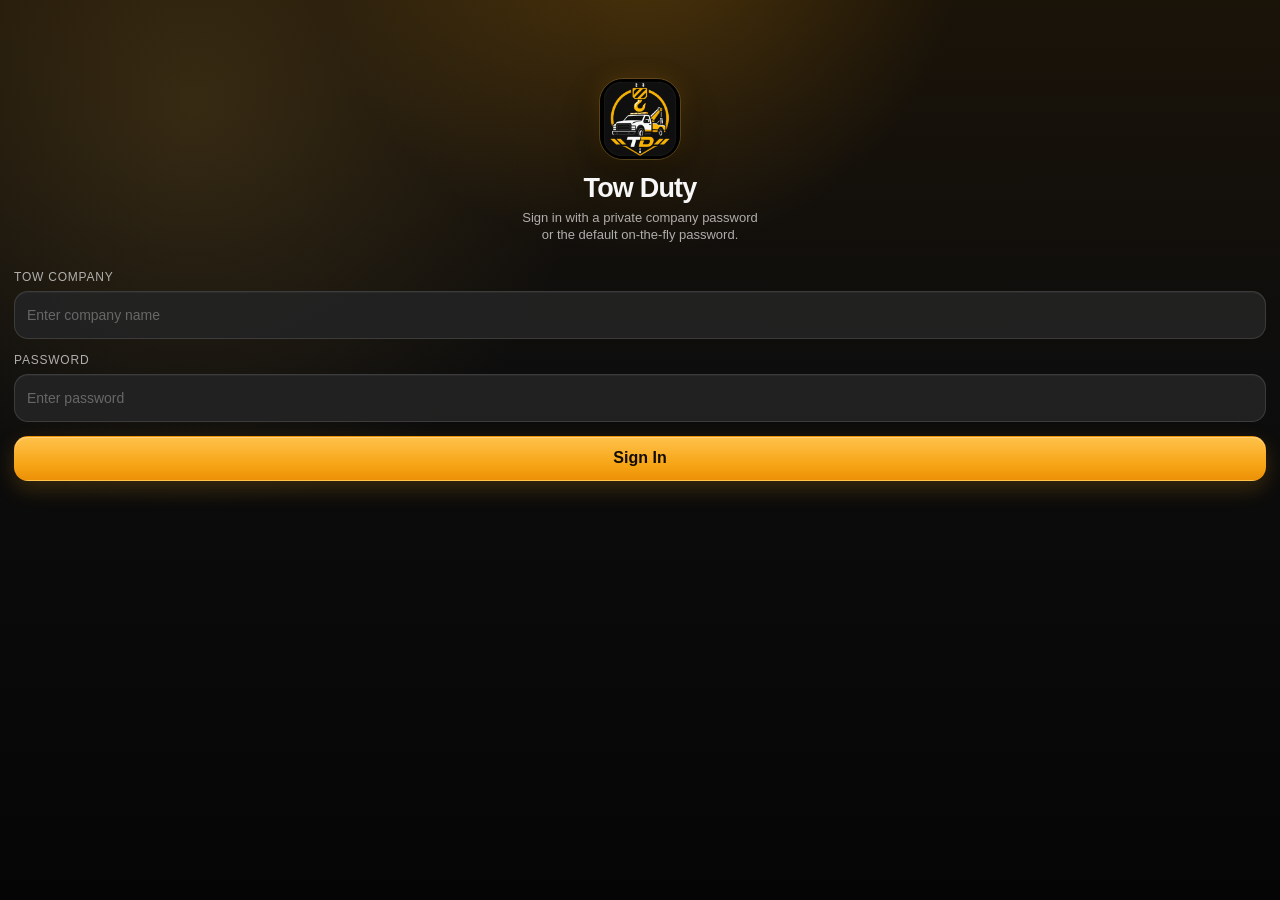
==== phone/index.html @ 65e062e2 "Add files via upload" ====
<!doctype html>
<html lang="en">
<head>
    <meta charset="utf-8" />
    <meta name="viewport" content="width=device-width, initial-scale=1" />
    <title>Tow Duty</title>
    <link rel="stylesheet" href="style.css" />
</head>
<body>
    <main class="app-shell">
        <section id="loginView" class="view">
            <div class="hero">
                <img class="app-icon" src="icon.png" alt="Tow Duty icon" />
                <h1>Tow Duty</h1>
                <p>Sign in with a private company password or the default on-the-fly password.</p>
            </div>

            <label class="field">
                <span>Tow company</span>
                <input id="companyInput" type="text" autocomplete="off" placeholder="Enter company name" />
            </label>

            <label class="field">
                <span>Password</span>
                <input id="passwordInput" type="password" autocomplete="off" placeholder="Enter password" />
            </label>

            <button id="loginBtn" class="primary" type="button">Sign In</button>
            <div id="loginError" class="error hidden"></div>
        </section>

        <section id="dutyView" class="view hidden">
            <header class="topbar">
                <div>
                    <p class="eyebrow">Signed in</p>
                    <h1 id="companyTitle">Tow</h1>
                </div>
                <button id="logoutBtn" class="ghost" type="button">Sign out</button>
            </header>

            <div id="offerCard" class="offer hidden">
                <p class="eyebrow">Incoming call</p>
                <h2 id="offerTitle">Tow Call</h2>
                <p id="offerMeta">Waiting for response</p>
                <div class="button-row">
                    <button id="acceptOfferBtn" class="primary" type="button">Accept</button>
                    <button id="rejectOfferBtn" class="danger" type="button">Reject</button>
                </div>
            </div>

            <label class="switch-row">
                <input id="phoneOnlyToggle" type="checkbox" />
                <span>
                    <strong>Phone-only alerts</strong>
                    <small>Hide the top-screen prompt and use phone notifications/app alerts.</small>
                </span>
            </label>

            <div class="status-card">
                <div class="status-icon">TD</div>
                <div>
                    <strong>Tow Duty active</strong>
                    <small>You will only receive tow calls while signed in through this app.</small>
                </div>
            </div>

            <section class="queue-section">
                <div class="queue-head">
                    <div>
                        <p class="eyebrow">Queue</p>
                        <h2 id="queueCount">0 calls</h2>
                    </div>
                    <button id="refreshBtn" class="ghost" type="button">Refresh</button>
                </div>
                <div id="queueList" class="queue-list"></div>
            </section>
        </section>
    </main>

    <script src="app.js"></script>
</body>
</html>
---- phone/style.css ----
* {
    box-sizing: border-box;
}

:root {
    --td-bg: #080808;
    --td-bg-soft: #111111;
    --td-panel: rgba(25, 25, 25, 0.94);
    --td-card: rgba(35, 35, 35, 0.92);
    --td-card-strong: rgba(44, 44, 44, 0.96);
    --td-border: rgba(255, 255, 255, 0.12);
    --td-border-gold: rgba(255, 171, 24, 0.38);
    --td-gold: #f6a313;
    --td-gold-light: #ffc24b;
    --td-gold-dark: #c77b00;
    --td-text: #f7f7f7;
    --td-muted: rgba(247, 247, 247, 0.68);
    --td-soft: rgba(247, 247, 247, 0.44);
    --td-danger: #2b2220;
    --td-danger-border: rgba(255, 126, 73, 0.42);
}

html,
body {
    width: 100%;
    min-height: 100%;
}

body {
    margin: 0;
    min-height: 100vh;
    background: var(--td-bg);
    color: var(--td-text);
    font-family: Inter, Arial, Helvetica, sans-serif;
    overflow-x: hidden;
}

button,
input {
    font: inherit;
}

button {
    -webkit-tap-highlight-color: transparent;
}

.hidden {
    display: none !important;
}

.app-shell {
    min-height: 100vh;
    padding: 58px 14px 24px;
    background:
        radial-gradient(circle at 50% -8%, rgba(246, 163, 19, 0.24), transparent 28%),
        radial-gradient(circle at 15% 12%, rgba(255, 194, 75, 0.14), transparent 30%),
        linear-gradient(180deg, #1a1308 0%, #0d0d0d 42%, #050505 100%);
}

.view {
    display: flex;
    flex-direction: column;
    gap: 14px;
}

#loginView {
    padding-top: 18px;
}

#dutyView {
    padding-top: 10px;
}

.hero {
    padding: 2px 6px 12px;
    text-align: center;
}

.app-icon {
    width: 82px;
    height: 82px;
    margin: 0 auto 14px;
    border-radius: 24px;
    display: block;
    object-fit: cover;
    border: 1px solid rgba(255, 194, 75, 0.22);
    box-shadow: 0 16px 35px rgba(0, 0, 0, 0.46), 0 0 22px rgba(246, 163, 19, 0.16);
}

h1,
h2,
p {
    margin: 0;
}

h1 {
    font-size: 27px;
    line-height: 1.05;
    font-weight: 850;
    letter-spacing: -0.03em;
}

h2 {
    font-size: 18px;
    line-height: 1.16;
    font-weight: 800;
    letter-spacing: -0.015em;
}

.hero p {
    max-width: 240px;
    margin: 8px auto 0;
    font-size: 13px;
    line-height: 1.28;
    color: var(--td-muted);
}

small,
.empty,
.meta,
#offerMeta {
    color: var(--td-muted);
}

.field {
    display: flex;
    flex-direction: column;
    gap: 7px;
    color: var(--td-muted);
    font-size: 12px;
    text-transform: uppercase;
    letter-spacing: 0.065em;
}

.field input {
    width: 100%;
    min-height: 48px;
    border: 1px solid var(--td-border);
    border-radius: 14px;
    background: var(--td-card);
    color: #fff;
    padding: 0 12px;
    outline: none;
    font-size: 14px;
    text-transform: none;
    letter-spacing: normal;
    box-shadow: inset 0 1px 0 rgba(255, 255, 255, 0.04);
}

.field input::placeholder {
    color: rgba(247, 247, 247, 0.33);
}

.field input:focus {
    border-color: rgba(255, 194, 75, 0.72);
    box-shadow: 0 0 0 3px rgba(246, 163, 19, 0.11);
}

.primary,
.danger,
.ghost {
    border-radius: 14px;
    padding: 12px 14px;
    cursor: pointer;
    font-weight: 850;
    border: 1px solid transparent;
    min-height: 45px;
}

.primary {
    background: linear-gradient(180deg, var(--td-gold-light) 0%, var(--td-gold) 68%, #ec9008 100%);
    color: #120b00;
    box-shadow: 0 8px 22px rgba(246, 163, 19, 0.2), inset 0 1px 0 rgba(255, 255, 255, 0.28);
}

.primary:active {
    transform: translateY(1px);
}

.danger {
    background: var(--td-danger);
    color: #fff;
    border-color: var(--td-danger-border);
}

.ghost {
    min-height: 38px;
    padding: 9px 12px;
    background: rgba(255, 255, 255, 0.1);
    color: #fff;
    border-color: rgba(255, 255, 255, 0.08);
}

.error {
    border: 1px solid rgba(239, 68, 68, 0.42);
    background: rgba(239, 68, 68, 0.14);
    color: #fecaca;
    border-radius: 14px;
    padding: 10px 12px;
    font-size: 13px;
    line-height: 1.3;
}

.topbar,
.queue-head,
.call-top {
    display: flex;
    align-items: center;
    justify-content: space-between;
    gap: 10px;
}

.topbar h1 {
    max-width: 150px;
    overflow: hidden;
    text-overflow: ellipsis;
    white-space: nowrap;
}

.eyebrow {
    color: var(--td-soft);
    font-size: 11px;
    text-transform: uppercase;
    letter-spacing: 0.085em;
    margin-bottom: 4px;
}

.offer,
.switch-row,
.call-card,
.empty,
.status-card {
    border: 1px solid var(--td-border);
    border-radius: 17px;
    background: var(--td-panel);
    box-shadow: inset 0 1px 0 rgba(255, 255, 255, 0.035);
}

.offer {
    padding: 14px;
    display: flex;
    flex-direction: column;
    gap: 10px;
    border-color: var(--td-border-gold);
    background:
        radial-gradient(circle at 12% 0%, rgba(246, 163, 19, 0.16), transparent 48%),
        var(--td-panel);
}

#offerMeta {
    font-size: 13px;
    line-height: 1.32;
}

.button-row {
    display: grid;
    grid-template-columns: 1fr 1fr;
    gap: 10px;
}

.switch-row {
    display: grid;
    grid-template-columns: auto 1fr;
    gap: 11px;
    align-items: center;
    padding: 12px;
}

.switch-row input {
    appearance: none;
    -webkit-appearance: none;
    width: 42px;
    height: 24px;
    margin: 0;
    border-radius: 999px;
    border: 1px solid rgba(255, 255, 255, 0.16);
    background: rgba(255, 255, 255, 0.12);
    position: relative;
    outline: none;
    transition: background 140ms ease, border-color 140ms ease;
}

.switch-row input::after {
    content: "";
    position: absolute;
    width: 18px;
    height: 18px;
    left: 2px;
    top: 2px;
    border-radius: 999px;
    background: #f7f7f7;
    transition: transform 140ms ease;
}

.switch-row input:checked {
    background: var(--td-gold);
    border-color: var(--td-gold-light);
}

.switch-row input:checked::after {
    transform: translateX(18px);
    background: #120b00;
}

.switch-row input:disabled {
    opacity: 0.82;
}

.switch-row span,
.status-card div {
    display: flex;
    flex-direction: column;
    gap: 3px;
}

.switch-row strong,
.status-card strong {
    font-size: 14px;
    line-height: 1.1;
}

.switch-row small,
.status-card small {
    font-size: 12px;
    line-height: 1.24;
}

.status-card {
    display: grid;
    grid-template-columns: auto 1fr;
    gap: 10px;
    align-items: center;
    padding: 12px;
}

.status-icon {
    width: 36px;
    height: 36px;
    border-radius: 12px;
    display: grid;
    place-items: center;
    background: linear-gradient(180deg, var(--td-gold-light), var(--td-gold));
    color: #120b00;
    font-size: 12px;
    font-weight: 950;
    letter-spacing: -0.05em;
    box-shadow: 0 8px 18px rgba(246, 163, 19, 0.18);
}

.queue-section {
    display: flex;
    flex-direction: column;
    gap: 10px;
}

.queue-list {
    display: flex;
    flex-direction: column;
    gap: 10px;
}

.call-card {
    padding: 12px;
}

.call-title {
    font-weight: 850;
    font-size: 14px;
    line-height: 1.2;
    min-width: 0;
    overflow: hidden;
    text-overflow: ellipsis;
    white-space: nowrap;
}

.status {
    flex: 0 0 auto;
    padding: 5px 8px 4px;
    border-radius: 999px;
    background: rgba(246, 163, 19, 0.18);
    color: #ffd98a;
    font-size: 10px;
    font-weight: 850;
    text-transform: uppercase;
    border: 1px solid rgba(246, 163, 19, 0.26);
}

.meta {
    margin-top: 9px;
    display: grid;
    grid-template-columns: 1fr 1fr;
    gap: 6px 8px;
    font-size: 12px;
    line-height: 1.25;
}

.call-actions {
    margin-top: 11px;
    display: grid;
    grid-template-columns: 1fr;
    gap: 8px;
}

.call-actions.two {
    grid-template-columns: 1fr 1fr;
}

.call-actions button:disabled {
    opacity: 0.45;
    cursor: not-allowed;
    transform: none;
}

.empty {
    padding: 22px 12px;
    text-align: center;
    font-size: 13px;
    line-height: 1.3;
    background: rgba(35, 35, 35, 0.78);
}

@media (max-height: 620px) {
    .app-shell {
        padding-top: 42px;
    }

    #loginView {
        padding-top: 8px;
    }

    .app-icon {
        width: 72px;
        height: 72px;
        margin-bottom: 12px;
    }

    .hero {
        padding-bottom: 8px;
    }

    .hero p {
        font-size: 12px;
    }
}
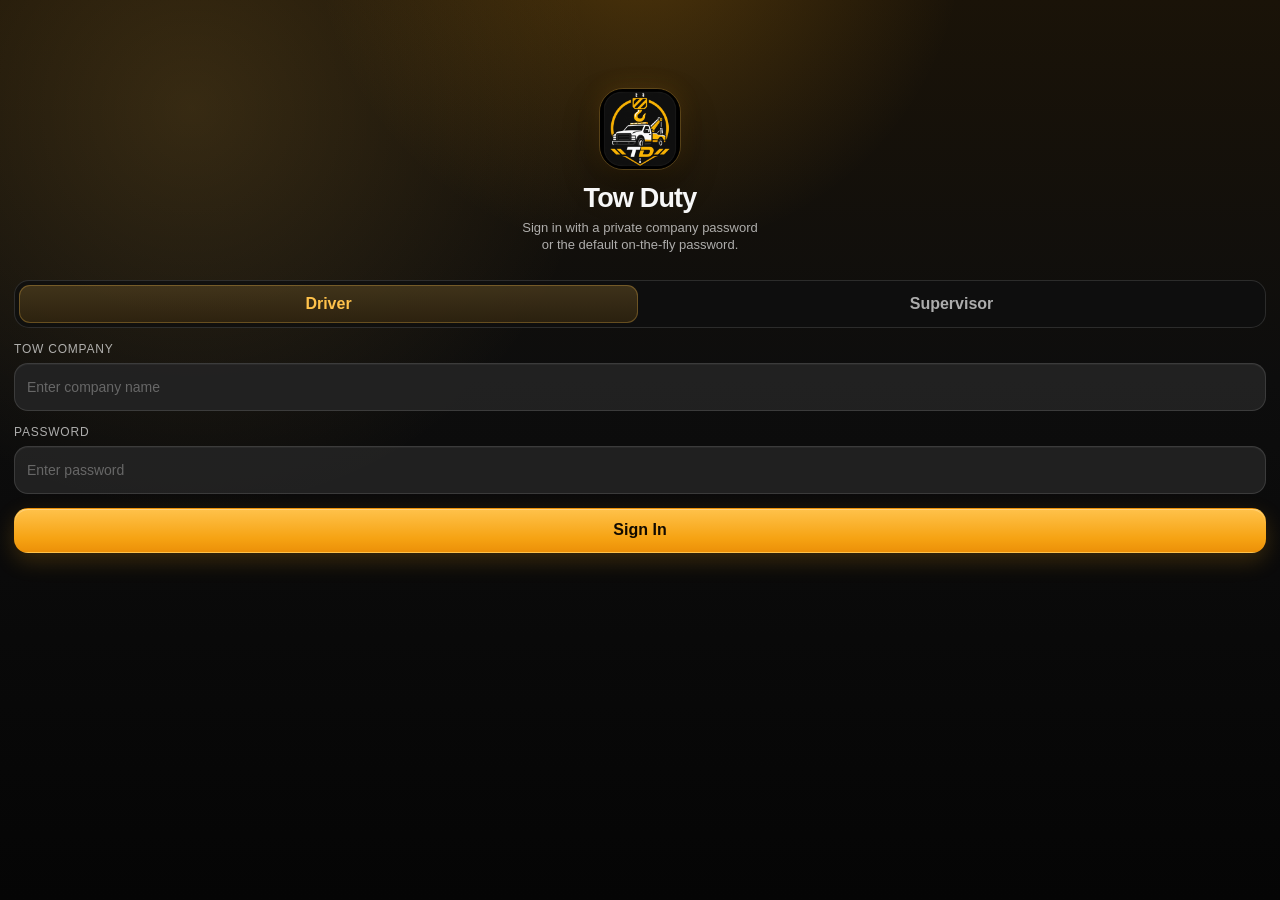
==== commit 91f3e213: "Add files via upload" ====
--- a/phone/index.html
+++ b/phone/index.html
@@ -12,30 +12,65 @@
             <div class="hero">
                 <img class="app-icon" src="icon.png" alt="Tow Duty icon" />
                 <h1>Tow Duty</h1>
-                <p>Sign in with a private company password or the default on-the-fly password.</p>
+                <p id="loginSubtitle">Sign in with a private company password or the default on-the-fly password.</p>
             </div>
 
-            <label class="field">
-                <span>Tow company</span>
-                <input id="companyInput" type="text" autocomplete="off" placeholder="Enter company name" />
-            </label>
+            <div id="loginModeTabs" class="mode-tabs" aria-label="Sign-in type">
+                <button id="driverModeBtn" class="mode-tab active" type="button">Driver</button>
+                <button id="supervisorModeBtn" class="mode-tab" type="button">Supervisor</button>
+            </div>
 
-            <label class="field">
-                <span>Password</span>
-                <input id="passwordInput" type="password" autocomplete="off" placeholder="Enter password" />
-            </label>
+            <div id="driverLoginForm" class="login-form">
+                <label class="field">
+                    <span>Tow company</span>
+                    <input id="companyInput" type="text" autocomplete="off" placeholder="Enter company name" />
+                </label>
 
-            <button id="loginBtn" class="primary" type="button">Sign In</button>
-            <div id="loginError" class="error hidden"></div>
+                <label class="field">
+                    <span>Password</span>
+                    <input id="passwordInput" type="password" autocomplete="off" placeholder="Enter password" />
+                </label>
+
+                <button id="loginBtn" class="primary" type="button">Sign In</button>
+                <div id="loginError" class="error hidden"></div>
+            </div>
+
+            <div id="supervisorLoginForm" class="login-form hidden">
+                <div class="info-card compact">
+                    <div class="status-icon">S</div>
+                    <div>
+                        <strong>Company supervisor</strong>
+                        <small>Your FiveM identifier must be listed for this company in the config.</small>
+                    </div>
+                </div>
+
+                <label class="field">
+                    <span>Company</span>
+                    <input id="supervisorCompanyInput" type="text" autocomplete="off" placeholder="Enter managed company" />
+                </label>
+
+                <label class="field">
+                    <span>Supervisor password <small>(if required)</small></span>
+                    <input id="supervisorPasswordInput" type="password" autocomplete="off" placeholder="Optional company password" />
+                </label>
+
+                <button id="supervisorLoginBtn" class="primary" type="button">Open Supervisor Panel</button>
+                <div id="supervisorLoginError" class="error hidden"></div>
+            </div>
+
+            <button id="loginBackBtn" class="ghost wide hidden" type="button">Back</button>
         </section>
 
         <section id="dutyView" class="view hidden">
             <header class="topbar">
-                <div>
+                <div class="title-block">
                     <p class="eyebrow">Signed in</p>
                     <h1 id="companyTitle">Tow</h1>
                 </div>
-                <button id="logoutBtn" class="ghost" type="button">Sign out</button>
+                <div class="topbar-actions">
+                    <button id="manageBtn" class="ghost hidden" type="button">Manage</button>
+                    <button id="logoutBtn" class="ghost" type="button">Sign out</button>
+                </div>
             </header>
 
             <div id="offerCard" class="offer hidden">
@@ -75,6 +110,65 @@
                 <div id="queueList" class="queue-list"></div>
             </section>
         </section>
+
+        <section id="supervisorView" class="view hidden">
+            <header class="topbar supervisor-topbar">
+                <div class="title-block">
+                    <p class="eyebrow">Supervisor panel</p>
+                    <h1 id="supervisorCompanyTitle">Company</h1>
+                </div>
+                <div class="topbar-actions">
+                    <button id="supervisorDutyBtn" class="ghost" type="button">Tow duty</button>
+                    <button id="supervisorLogoutBtn" class="ghost" type="button">Exit</button>
+                </div>
+            </header>
+
+            <div class="info-card management-card">
+                <div class="status-icon">S</div>
+                <div>
+                    <strong>Company settings</strong>
+                    <small>You can only view and edit the company assigned to your supervisor account.</small>
+                </div>
+            </div>
+
+            <section class="settings-card">
+                <div class="settings-heading">
+                    <p class="eyebrow">Public identity</p>
+                    <h2>Company details</h2>
+                </div>
+
+                <label class="field">
+                    <span>Company display name</span>
+                    <input id="managedCompanyNameInput" type="text" autocomplete="off" placeholder="Company name" />
+                </label>
+
+                <div class="divider"></div>
+
+                <div class="settings-heading">
+                    <p class="eyebrow">Driver access</p>
+                    <h2>Change duty password</h2>
+                    <small>Leave both password fields blank to keep the current password.</small>
+                </div>
+
+                <label class="field">
+                    <span>New driver password</span>
+                    <input id="managedPasswordInput" type="password" autocomplete="off" placeholder="New password" />
+                </label>
+
+                <label class="field">
+                    <span>Confirm driver password</span>
+                    <input id="managedPasswordConfirmInput" type="password" autocomplete="off" placeholder="Confirm password" />
+                </label>
+
+                <button id="saveCompanyBtn" class="primary" type="button">Save Company Settings</button>
+                <div id="supervisorFeedback" class="feedback hidden"></div>
+            </section>
+
+            <div class="security-note">
+                <strong>Restricted access</strong>
+                <small>This panel never displays another company's settings or its current driver password.</small>
+            </div>
+        </section>
     </main>
 
     <script src="app.js"></script>
--- a/phone/style.css
+++ b/phone/style.css
@@ -50,7 +50,7 @@
 
 .app-shell {
     min-height: 100vh;
-    padding: 58px 14px 24px;
+    padding: 66px 14px 24px;
     background:
         radial-gradient(circle at 50% -8%, rgba(246, 163, 19, 0.24), transparent 28%),
         radial-gradient(circle at 15% 12%, rgba(255, 194, 75, 0.14), transparent 30%),
@@ -64,7 +64,7 @@
 }
 
 #loginView {
-    padding-top: 18px;
+    padding-top: 20px;
 }
 
 #dutyView {
@@ -442,3 +442,182 @@
         font-size: 12px;
     }
 }
+
+/* Driver / supervisor navigation */
+.mode-tabs {
+    display: grid;
+    grid-template-columns: 1fr 1fr;
+    gap: 4px;
+    padding: 4px;
+    border: 1px solid var(--td-border);
+    border-radius: 15px;
+    background: rgba(15, 15, 15, 0.82);
+}
+
+.mode-tab {
+    min-height: 38px;
+    border: 0;
+    border-radius: 11px;
+    background: transparent;
+    color: var(--td-muted);
+    font-weight: 800;
+    cursor: pointer;
+}
+
+.mode-tab.active {
+    background: linear-gradient(180deg, rgba(255, 194, 75, 0.2), rgba(246, 163, 19, 0.12));
+    color: var(--td-gold-light);
+    box-shadow: inset 0 0 0 1px rgba(255, 194, 75, 0.28);
+}
+
+.login-form {
+    display: flex;
+    flex-direction: column;
+    gap: 14px;
+}
+
+.topbar-actions {
+    display: flex;
+    align-items: center;
+    justify-content: flex-end;
+    gap: 6px;
+}
+
+.topbar-actions .ghost {
+    min-height: 36px;
+    padding: 8px 10px;
+    font-size: 12px;
+}
+
+.title-block {
+    min-width: 0;
+    flex: 1 1 auto;
+}
+
+.wide {
+    width: 100%;
+}
+
+.info-card,
+.settings-card,
+.security-note {
+    border: 1px solid var(--td-border);
+    border-radius: 17px;
+    background: var(--td-panel);
+    box-shadow: inset 0 1px 0 rgba(255, 255, 255, 0.035);
+}
+
+.info-card {
+    display: grid;
+    grid-template-columns: auto 1fr;
+    gap: 10px;
+    align-items: center;
+    padding: 12px;
+}
+
+.info-card.compact {
+    background:
+        radial-gradient(circle at 0% 0%, rgba(246, 163, 19, 0.14), transparent 48%),
+        var(--td-panel);
+    border-color: rgba(246, 163, 19, 0.24);
+}
+
+.info-card div,
+.security-note {
+    display: flex;
+    flex-direction: column;
+    gap: 4px;
+}
+
+.info-card strong,
+.security-note strong {
+    font-size: 14px;
+    line-height: 1.15;
+}
+
+.info-card small,
+.security-note small,
+.settings-heading small {
+    color: var(--td-muted);
+    font-size: 12px;
+    line-height: 1.3;
+}
+
+.management-card {
+    border-color: var(--td-border-gold);
+    background:
+        radial-gradient(circle at 0% 0%, rgba(246, 163, 19, 0.16), transparent 52%),
+        var(--td-panel);
+}
+
+.settings-card {
+    display: flex;
+    flex-direction: column;
+    gap: 14px;
+    padding: 14px;
+}
+
+.settings-heading {
+    display: flex;
+    flex-direction: column;
+    gap: 3px;
+}
+
+.divider {
+    height: 1px;
+    background: var(--td-border);
+    margin: 1px 0;
+}
+
+.security-note {
+    padding: 12px;
+    border-color: rgba(246, 163, 19, 0.22);
+    background: rgba(246, 163, 19, 0.08);
+}
+
+.feedback {
+    border-radius: 14px;
+    padding: 10px 12px;
+    font-size: 13px;
+    line-height: 1.3;
+    border: 1px solid rgba(239, 68, 68, 0.42);
+    background: rgba(239, 68, 68, 0.14);
+    color: #fecaca;
+}
+
+.feedback.success {
+    border-color: rgba(246, 163, 19, 0.4);
+    background: rgba(246, 163, 19, 0.12);
+    color: #ffe0a3;
+}
+
+.primary:disabled,
+.ghost:disabled,
+.danger:disabled {
+    opacity: 0.55;
+    cursor: not-allowed;
+    transform: none;
+}
+
+#supervisorView {
+    padding-top: 10px;
+}
+
+.supervisor-topbar h1 {
+    max-width: 132px;
+}
+
+@media (max-width: 340px) {
+    .topbar-actions {
+        gap: 4px;
+    }
+
+    .topbar-actions .ghost {
+        padding: 8px;
+        font-size: 11px;
+    }
+
+    .supervisor-topbar h1 {
+        max-width: 110px;
+    }
+}
